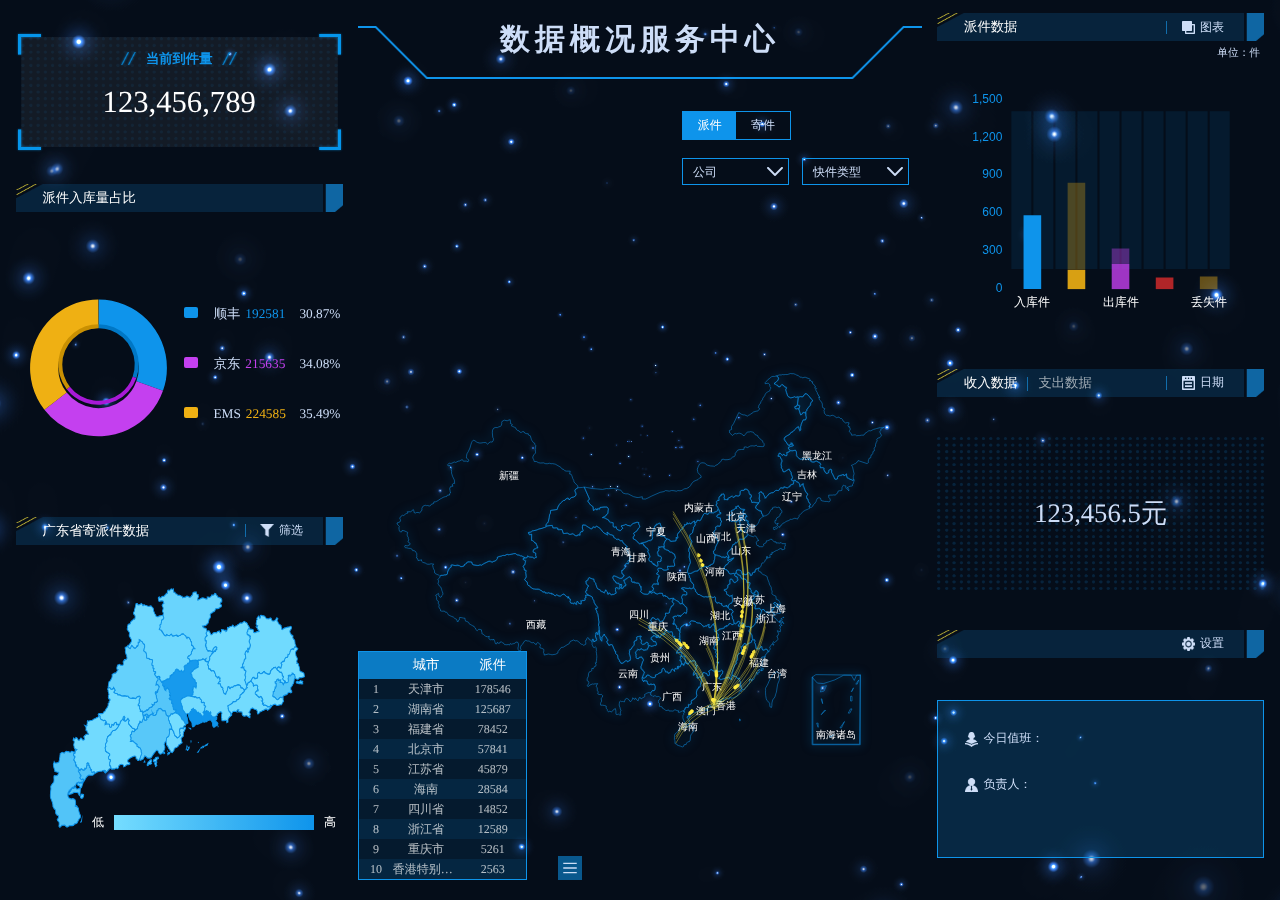
==== news/index.html @ bb34eefe "update" ====
<!DOCTYPE html>
<html lang="en">

<head>
    <meta charset="UTF-8">
    <meta http-equiv="X-UA-Compatible" content="IE=edge,chrome=1">
    <meta name="renderer" content="webkit">
    <meta name="viewport" content="width=device-width,initial-scale=1.0,user-scalable=no">

    <script type="text/javascript" src="js/rem.js"></script>
    <link rel="stylesheet" href="css/style.css">
    <title>智慧物流服务中心-首页</title>
    <link href="css/index_style.css" rel="stylesheet" type="text/css">
<script src="js/jquery.min.js" type="text/javascript"></script>
</head>

<body style="visibility: hidden;">
    <div class="header" id="demo">
      <!-- <div class="canvaszz"> </div> -->
      <canvas id="canvas"></canvas> 
    </div>
    <div class="container-flex" tabindex="0" hidefocus="true">
        <div class="box-left">
            <div class="left-top">
                <div class="current-num">
                    <div>当前到件量</div>
                    <p>123,456,789</p>
                </div>
            </div>
            <div class="left-center">
                <div class="title-box">
                    <h6>派件入库量占比</h6>
                </div>
                <div class="chart-box pie-chart">
                    <div id="pie"></div>
                    <div>
                        <div class="pie-data">

                        </div>
                    </div>
                </div>
            </div>
            <div class="left-bottom" class="select">
                <div class="title-box">
                    <h6>广东省寄派件数据</h6>
                    <img class="line-img" src="images/line-blue.png" alt="">
                    <button id="filBtn"><img src="images/select_icon.png" alt="">筛选</button>
                </div>
                <div class="chart-box">
                    <div class="filter-con" id="filCon" data-type="1">
                        <div class="select" tabindex="0" hidefocus="true">
                            <div class="select-div">
                                派件
                            </div>
                            <ul class="select-ul">
                                <li class="active" data-value="1">派件</li>
                                <li data-value="2">寄件</li>
                            </ul>
                        </div>
                        <div class="select" tabindex="0" hidefocus="true">
                            <div class="select-div">
                                公司
                            </div>
                            <ul class="select-ul company">
                                <li class="active" data-value="">公司</li>
                                <li data-value="1">顺丰</li>
                                <li data-value="2">京东</li>
                                <li data-value="2">EMS</li>
                            </ul>
                        </div>
                        <div class="select" tabindex="0" hidefocus="true">
                            <div class="select-div">
                                快件类型
                            </div>
                            <ul class="select-ul">
                                <li class="active" data-value="">快件类型</li>
                                <li data-value="0">文件</li>
                                <li data-value="1">物品</li>
                            </ul>
                        </div>
                    </div>
                    <div id="gdMap" class="gd-map"></div>
                </div>
            </div>
        </div>
        <div class="box-center">
            <div class="center-top">
                <h1>数据概况服务中心</h1>
            </div>
            <div class="center-center">
                <div class="weather-box">
                    <div class="data">
                        <p class="time" id="time">00:00:00</p>
                        <p id="date"></p>
                    </div>
                    <div class="weather">
                      
                        <div id="weather">
                            <p>北京市</p>
                            <p>海淀区</p>
                            <p>太平桥西里小区</p>
                        </div>
                    </div>
                </div>
                <img src="images/line_bg.png" alt="">
                <div class="select-box">
                    <ul id="barType">
                        <li class="active" data-value="1">派件</li>
                        <li data-value="2">寄件</li>
                    </ul>
                    <div data-type="2">
                        <div class="select" tabindex="0" hidefocus="true">
                            <div class="select-div">
                                公司
                            </div>
                            <ul class="select-ul company">
                                <li class="active" data-value="">公司</li>
                                <li data-value="1">顺丰</li>
                                <li data-value="2">京东</li>
                                <li data-value="2">EMS</li>
                            </ul>
                        </div>
                        <div class="select" tabindex="0" hidefocus="true">
                            <div class="select-div">
                                快件类型
                            </div>
                            <ul class="select-ul">
                                <li class="active" data-value="">快件类型</li>
                                <li data-value="0">文件</li>
                                <li data-value="1">物品</li>
                            </ul>
                        </div>
                    </div>
                </div>
            </div>
            <div class="center-bottom">
                <div class="chart-box">
                    <div id="chart4" style="width:100%;height:95%;"></div>
                </div>
                <div class="city-data">
                   
                    <ul class="ranking-box">
                        <li><span></span>
                            <p>城市</p>
                            <p>派件</p>
                        </li>
                        <!--                        <li><span>1</span><p>上海</p><p>1sss25(万件)</p></li>-->
                    </ul>
                    <div class="enlarge-box">
                        <button class="enlarge-btn" id="fangda"></button>
                        <ul class="modal-btn">
                            <li>
                                <div></div>1</li>
                            <li>
                                <div></div>2</li>
                            <li>
                                <div></div>3</li>
                            <li>
                                <div></div>4</li>
                            <li>
                                <div></div>5</li>
                            <li>
                                <div></div>6</li>
                        </ul>
                    </div>
                </div>
            </div>

        </div>
        <div class="box-right">
            <div class="right-top">
                <div class="title-box">
                    <h6 id="barTitle">派件数据</h6>
                    <img class="line-img" src="images/line-blue.png" alt="">
                    <button data-state=1 id="tabBtn"><img src="images/chart_icon.png" alt=""><span>图表</span></button>
                </div>
                <p class="unit">单位：件</p>
                <div class="chart-box">
                    <div id="chart3" style="width:100%;height:100%;"></div>
                </div>
                <div class="data-box" style="display:none;">
                    <table class="table1">
                        <tr>
                            <td>入库件</td>
                            <td colspan="3" class="table-data dph-data1">0</td>
                        </tr>
                        <tr class="bg-color">
                            <td rowspan="2">在库件</td>
                            <td rowspan="2" class="table-data dph-data2">0</td>
                            <td>正常件</td>
                            <td class="table-data dph-data3">0</td>
                        </tr>
                        <tr class="bg-color">
                            <td>滞留件</td>
                            <td class="table-data dph-data5">0</td>
                        </tr>
                        <tr>
                            <td rowspan="2">出库件</td>
                            <td rowspan="2" class="dph-data6">0</td>
                            <td>派送件</td>
                            <td class="table-data dph-data7">0</td>
                        </tr>
                        <tr>
                            <td>自提件</td>
                            <td class="table-data dph-data8">0</td>
                        </tr>
                        <tr class="bg-color">
                            <td>退签件</td>
                            <td colspan="3" class="table-data dph-data9">0</td>
                        </tr>
                        <tr>
                            <td>丢失件</td>
                            <td colspan="3" class="table-data dph-data4">0</td>
                        </tr>
                    </table>
                    <table class="table1" style="display:none;">
                        <tr>
                            <td>入库件</td>
                            <td colspan="3" class="table-data mail-data1">1</td>
                        </tr>
                        <tr class="bg-color">
                            <td rowspan="2">在库件</td>
                            <td rowspan="2" class="table-data mail-data2">1</td>
                            <td>正常件</td>
                            <td class="table-data mail-data7">1</td>
                        </tr>
                        <tr class="bg-color">
                            <td>滞留件</td>
                            <td class="table-data mail-data4">1</td>
                        </tr>

                        <tr>
                            <td>出库件</td>
                            <td colspan="3" class="mail-data6">1</td>
                        </tr>
                        <tr class="bg-color">
                            <td>丢失件</td>
                            <td colspan="3" class="mail-data3">1</td>
                        </tr>
                        <tr>
                            <td>撤销件</td>
                            <td colspan="3" class="table-data mail-data5">1</td>
                        </tr>
                    </table>
                </div>
            </div>
            <div class="right-center">
                <div class="title-box">
                    <p id="switchBtn"><span class="active" data-dataType="income">收入数据</span><img class="line-img" src="images/line-blue.png" alt=""><span data-dataType="expend">支出数据</span></p>
                    <img class="line-img" src="images/line-blue.png" alt="">
                    <button id="dateBtn"><img src="images/data_icon.png" alt="">日期</button>
                </div>
                <div class="data-box">
                    <p class="data-number" id="totalProfit">123,456.5元</p>
                    <div class="time-box" id="timeBox">
                        <div class="time-div">
                            <input class="time-input" type="text" value="" id="startTime">
                            <img src="images/selsct_time.png" alt="">
                        </div>
                        <div class="time-div end">
                            <input class="time-input" type="text" value="" id="endTime">
                            <img src="images/selsct_time.png" alt="">
                        </div>
                    </div>
                </div>
            </div>
            <div class="right-bottom">
                <div class="title-box">
                    <button id="setBtn"><img src="images/settings_icon.png" alt="">设置</button>
                </div>
                <div class="data-box">
                    <div class="settings-box">
                        <p><img src="images/teacher_icon.png" alt="">今日值班：<span id="name_a"></span><span id="date_a"></span></p>
                        <p><img src="images/people_iocn.png" alt="">负责人：<span id="lea_a"></span></p>
                    </div>
                </div>
            </div>
        </div>
    </div>
    <div class="container">
        <div class="pop-up">
            <span class="close-pop"></span>
            <h2 class="title">当前到件量</h2>
            <div class="pop-data-box">
                <p>123,456,789</p>
            </div>
        </div>

        <div class="pop-up">
            <span class="close-pop"></span>
            <h2 class="title">派件入库量占比</h2>
            <div class="chart-box pie-chart">
                <div id="pie1"></div>
                <div>
                    <div class="pie-data">
                    </div>
                </div>
            </div>
        </div>

        <div class="pop-up">
            <span class="close-pop"></span>
            <h2 class="title">广东省寄派件数据 </h2>
            <div class="filter-con pop-filter" style="display:flex" data-type="3">
                <div class="select" tabindex="0" hidefocus="true">
                    <div class="select-div">
                        派件
                    </div>
                    <ul class="select-ul">
                        <li class="active" data-value="1">派件</li>
                        <li data-value="2">寄件</li>
                    </ul>
                </div>
                <div class="select" tabindex="0" hidefocus="true">
                    <div class="select-div">
                        公司
                    </div>
                    <ul class="select-ul company">
                        <li class="active" data-value="">公司</li>
                        <li data-value="1">顺丰</li>
                        <li data-value="2">京东</li>
                        <li data-value="2">EMS</li>
                    </ul>
                </div>
                <div class="select" tabindex="0" hidefocus="true">
                    <div class="select-div">
                        快件类型
                    </div>
                    <ul class="select-ul">
                        <li class="active" data-value="">快件类型</li>
                        <li data-value="0">文件</li>
                        <li data-value="1">物品</li>
                    </ul>
                </div>
            </div>
            <div class="chart-box pop-chart">
                <div id="gdMaps" class="gd-map"></div>
            </div>
        </div>

        <div class="pop-up">
            <span class="close-pop"></span>
            <div class="filter-con pop-filters" style="display:flex" data-type="4">
                <div class="select-pop" tabindex="0" hidefocus="true">
                    <ul id="barTypes">
                        <li class="active" data-value="1">派件</li>
                        <li data-value="2">寄件</li>
                    </ul>
                </div>
                <div class="select" tabindex="0" hidefocus="true">
                    <div class="select-div">
                        公司
                    </div>
                    <ul class="select-ul company">
                        <li class="active" data-value="">公司</li>
                        <li data-value="1">顺丰</li>
                        <li data-value="2">京东</li>
                        <li data-value="2">EMS</li>
                    </ul>
                </div>
                <div class="select" tabindex="0" hidefocus="true">
                    <div class="select-div">
                        快件类型
                    </div>
                    <ul class="select-ul">
                        <li class="active" data-value="">快件类型</li>
                        <li data-value="0">文件</li>
                        <li data-value="1">物品</li>
                    </ul>
                </div>
            </div>
            <div class="cont-div">
                <div class="chart-box pop-charts">
                    <div id="chart4s" style="width:100%;height:95%;"></div>
                </div>
            </div>
            <div class="cont-div">
                <h2 class="title" id="barTitles">派件数据</h2>
                <button class="btn-class" data-state=1 id="tabBtns"><img src="images/chart_icon.png" alt=""><span>图表</span></button>
                <div class="chart-box pop-chart">
                    <div id="chart3s" style="width:100%;height:90%;"></div>
                </div>
                <div class="data-box" style="top:25%;width:8.6rem;display:none;">
                    <table class="table2">
                        <tr>
                            <td>入库件</td>
                            <td colspan="3" class="table-data dph-data1">0</td>
                        </tr>
                        <tr class="bg-color">
                            <td rowspan="2">在库件</td>
                            <td rowspan="2" class="table-data dph-data2">0</td>
                            <td>正常件</td>
                            <td class="table-data dph-data3">0</td>
                        </tr>
                        <tr class="bg-color">
                            <td>滞留件</td>
                            <td class="table-data dph-data5">0</td>
                        </tr>
                        <tr>
                            <td rowspan="2">出库件</td>
                            <td rowspan="2" class="dph-data6">0</td>
                            <td>派送件</td>
                            <td class="table-data dph-data7">0</td>
                        </tr>
                        <tr>
                            <td>自提件</td>
                            <td class="table-data dph-data8">0</td>
                        </tr>
                        <tr class="bg-color">
                            <td>退签件</td>
                            <td colspan="3" class="table-data dph-data9">0</td>
                        </tr>
                        <tr>
                            <td>丢失件</td>
                            <td colspan="3" class="table-data dph-data4">0</td>
                        </tr>
                    </table>
                    <table class="table2" style="display:none;">
                        <tr>
                            <td>入库件</td>
                            <td colspan="3" class="table-data mail-data1">0</td>
                        </tr>
                        <tr class="bg-color">
                            <td rowspan="2">在库件</td>
                            <td rowspan="2" class="table-data mail-data2">0</td>
                            <td>正常件</td>
                            <td class="table-data mail-data7">0</td>
                        </tr>
                        <tr class="bg-color">
                            <td>滞留件</td>
                            <td class="table-data mail-data4">0</td>
                        </tr>

                        <tr>
                            <td>出库件</td>
                            <td colspan="3" class="mail-data6">0</td>
                        </tr>
                        <tr class="bg-color">
                            <td>丢失件</td>
                            <td colspan="3" class="mail-data3">0</td>
                        </tr>
                        <tr>
                            <td>撤销件</td>
                            <td colspan="3" class="table-data mail-data5">0</td>
                        </tr>
                    </table>
                </div>
            </div>
            <div class="cont-div">
                <h2 class="title" id="titles"></h2>
                <button class="btn-class" id="dateBtns"><img src="images/data_icon.png" alt="">日期</button>
                <div class="data-box  pop-time">
                    <div class="time-box" id="timeBoxs">
                        <div class="time-div">
                            <input class="time-input" type="text" value="" id="startTimes">
                            <img src="images/selsct_time.png" alt="">
                        </div>
                        <div class="time-div end">
                            <input class="time-input" type="text" value="" id="endTimes">
                            <img src="images/selsct_time.png" alt="">
                        </div>
                    </div>
                </div>
                <div class="pop-data-box" id="totalProfits">
                    <p></p>
                </div>
            </div>
            <div class="pop-data">
                <div class="city-data">
                    <div class="city-box">
                        <p id="titleQs"><span>全网</span>到珠海</p>
                        <ul class="city-btn" data-city="2">
                            <li class="active">全网</li>
                            <li>ABCDE</li>
                            <li>FGHIJ</li>
                            <li>KLMNO</li>
                            <li>PQRST</li>
                            <li>UVWXYZ</li>
                        </ul>
                        <ul class="city-div" id="citys">

                        </ul>
                    </div>
                    <ul class="ranking-box">
                        <li><span></span>
                            <p>城市</p>
                            <p>派件</p>
                        </li>
                        <!--                        <li><span>1</span><p>上海</p><p>1sss25(万件)</p></li>-->
                    </ul>

                </div>
            </div>
        </div>
        <div class="pop-up">
            <span class="close-pop"></span>
            <h2 class="title">设置</h2>
            <div class="set-div">
                <div class="set-box">
                    <label class="four-f" for="">排班日期</label>
                    <div class="time-div">
                        <input class="time-input" type="text" value="" id="times">
                        <img src="images/selsct_time.png" alt="">
                    </div>
                </div>
                <div class="set-box">
                    <label for="">值班人</label>
                    <input type="text" value="">
                    <button class="plus" id="addT"></button>
                    <button class="mineus" id="mineusT" style="display:none;"></button>
                </div>
                <div class="set-box">
                    <label for="">负责人</label>
                    <input type="text" value="">
                    <button class="plus" id="addL"></button>
                    <button class="mineus" id="mineusL" style="display:none;"></button>
                    <button class="add-btn" id="addSet"><img src="images/plus.png" alt="">添加</button>
                </div>
                <table class="table3">
                    <thead>
                        <tr>
                            <th>值班人</th>
                            <th>排班日期</th>
                            <th>负责人</th>
                            <th>操作</th>
                        </tr>
                    </thead>
                    <tbody id="tList">
<!--
                        <tr>
                            <td colspan="4">
                                <p style="width:9.6rem;">暂无数据</p>
                            </td>
                        </tr>
-->
                   <tr>
                       <td>1</td>
                       <td>1</td>
                       <td>1</td>
                       <td>1</td>
                   </tr>
                   <tr>
                       <td>1</td>
                       <td>1</td>
                       <td>1</td>
                       <td>1</td>
                   </tr>
                   <tr>
                       <td>1</td>
                       <td>1</td>
                       <td>1</td>
                       <td>1</td>
                   </tr>
                   <tr>
                       <td>1</td>
                       <td>1</td>
                       <td>1</td>
                       <td>1</td>
                   </tr>
                   <tr>
                       <td>1</td>
                       <td>1</td>
                       <td>1</td>
                       <td>1</td>
                   </tr>
                   <tr>
                       <td>1</td>
                       <td>1</td>
                       <td>1</td>
                       <td>1</td>
                   </tr>
                   <tr>
                       <td>1</td>
                       <td>1</td>
                       <td>1</td>
                       <td>1</td>
                   </tr>
                    </tbody>
                </table>
                <div class="pages-div" class="mineus">
                    <button class="prev"></button>
                    <p id="page"><span>0</span>/<span>0</span></p>
                    <button class="next"></button>
                    <input type="number">
                    <button class="skip">跳转</button>
                </div>
            </div>
            <div class="tishi">日期已存在!</div>
            <div class="edit-div" style="display:none;">
                <h4>编辑</h4>
                <span class="close-edit"></span>
                <div class="set-box">
                    <label for="">值班人</label>
                    <input class="input-edit" id="editT" type="text" value="">
                </div>
                <div class="set-box">
                    <label for="">负责人</label>
                    <input class="input-edit" id="editL" type="text" value="">
                </div>
                <div class="set-box edit-box">
                    <button id="qxEdit">取消</button>
                    <button id="qdEdit">确定</button>
                </div>
            </div>
        </div>
    </div>
</body>
<script type="text/javascript" src="js/jquery-3.3.1.min.js"></script>
<script type="text/javascript" src="js/layer/layer.min.js"></script>
<script type="text/javascript" src="js/layer/laydate/laydate.js"></script>
<script type="text/javascript" src="js/echarts.min.js"></script>
<script type="text/javascript" src="js/china.js"></script>
<script type="text/javascript" src="js/data/guangdong.js"></script>
<script type="text/javascript" src="js/base.js"></script>
<script type="text/javascript">
    $('document').ready(function () {
        $("body").css('visibility', 'visible');
        var localData = [$('#teacher').val(), $('#start').val() + '/' + $('#end').val(), $('#leader').val()]
        localStorage.setItem("data", localData);
        $('#conBtn').on('click', function () {
            localData = [$('#teacher').val(), $('#start').val() + '/' + $('#end').val(), $('#leader').val()]
            if (typeof (Storage) !== "undefined") {
                localStorage.setItem("data", localData);
                var arr = localStorage.getItem("data").split(',');
                $('#name_a').html(arr[0]);
                $('#date_a').html(arr[1]);
                $('#lea_a').html(arr[2]);
            }
        })
        $('#fangda').on('click', function () {
            if ($(this).siblings('ul').is(":hidden")) {
                $(this).addClass('active').siblings('ul').show();
            } else {
                $(this).removeClass('active').siblings('ul').hide();
            }
        })

        $('.modal-btn>li').on('click', function () {
            var index = $(this).index();
            if (index <= 2) {
                $('.container').attr('style', 'visibility: visible').find('.pop-up').eq(index).attr('style', 'visibility: visible').siblings().attr('style', 'visibility: hidden');
            } else if (index > 2 && index < 5) {
                $('.container').attr('style', 'visibility: visible').find('.pop-up').eq(3).attr('style', 'visibility: visible').siblings().attr('style', 'visibility: hidden');
                if (index != 3) {
                    $('.pop-data .ranking-box').hide();
                } else {
                    $('.pop-data .ranking-box').show();
                }
                $('.cont-div').eq(index - 3).attr('style', 'visibility: visible').siblings('.cont-div').attr('style', 'visibility: hidden');
            } else if (index == 5) {
                $('.container').attr('style', 'visibility: visible').find('.pop-up').eq(3).attr('style', 'visibility: visible').siblings().attr('style', 'visibility: hidden');
                $('.pop-data .ranking-box').hide();
                if ($('#switchBtn').find('.active').data('datatype') == "income") {
                    $('#titles').html('收入数据');
                    $('#totalProfits').html('123,456.5元');
                    $('.cont-div').eq(2).attr('style', 'visibility: visible').siblings('.cont-div').attr('style', 'visibility: hidden');
                } else if ($('#switchBtn').find('.active').data('datatype') == 'expend') {
                    $('#titles').html('支出数据');
                    $('#totalProfits').html('32,111.4元');
                    $('.cont-div').eq(2).attr('style', 'visibility: visible').siblings('div').attr('style', 'visibility: hidden');
                }
            }
        })
    })

//宇宙特效
"use strict";
var canvas = document.getElementById('canvas'),
  ctx = canvas.getContext('2d'),
  w = canvas.width = window.innerWidth,
  h = canvas.height = window.innerHeight,

  hue = 217,
  stars = [],
  count = 0,
  maxStars = 300;//星星数量

var canvas2 = document.createElement('canvas'),
  ctx2 = canvas2.getContext('2d');
canvas2.width = 100;
canvas2.height = 100;
var half = canvas2.width / 2,
  gradient2 = ctx2.createRadialGradient(half, half, 0, half, half, half);
gradient2.addColorStop(0.025, '#CCC');
gradient2.addColorStop(0.1, 'hsl(' + hue + ', 61%, 33%)');
gradient2.addColorStop(0.25, 'hsl(' + hue + ', 64%, 6%)');
gradient2.addColorStop(1, 'transparent');

ctx2.fillStyle = gradient2;
ctx2.beginPath();
ctx2.arc(half, half, half, 0, Math.PI * 2);
ctx2.fill();

// End cache

function random(min, max) {
  if (arguments.length < 2) {
    max = min;
    min = 0;
  }

  if (min > max) {
    var hold = max;
    max = min;
    min = hold;
  }

  return Math.floor(Math.random() * (max - min + 1)) + min;
}

function maxOrbit(x, y) {
  var max = Math.max(x, y),
    diameter = Math.round(Math.sqrt(max * max + max * max));
  return diameter / 2;
  //星星移动范围，值越大范围越小，
}

var Star = function() {

  this.orbitRadius = random(maxOrbit(w, h));
  this.radius = random(60, this.orbitRadius) / 8; 
  //星星大小
  this.orbitX = w / 2;
  this.orbitY = h / 2;
  this.timePassed = random(0, maxStars);
  this.speed = random(this.orbitRadius) / 500000; 
  //星星移动速度
  this.alpha = random(2, 10) / 10;

  count++;
  stars[count] = this;
}

Star.prototype.draw = function() {
  var x = Math.sin(this.timePassed) * this.orbitRadius + this.orbitX,
    y = Math.cos(this.timePassed) * this.orbitRadius + this.orbitY,
    twinkle = random(10);

  if (twinkle === 1 && this.alpha > 0) {
    this.alpha -= 0.05;
  } else if (twinkle === 2 && this.alpha < 1) {
    this.alpha += 0.05;
  }

  ctx.globalAlpha = this.alpha;
  ctx.drawImage(canvas2, x - this.radius / 2, y - this.radius / 2, this.radius, this.radius);
  this.timePassed += this.speed;
}

for (var i = 0; i < maxStars; i++) {
  new Star();
}

function animation() {
  ctx.globalCompositeOperation = 'source-over';
  ctx.globalAlpha = 0.5; //尾巴
  ctx.fillStyle = 'hsla(' + hue + ', 64%, 6%, 2)';
  ctx.fillRect(0, 0, w, h)

  ctx.globalCompositeOperation = 'lighter';
  for (var i = 1, l = stars.length; i < l; i++) {
    stars[i].draw();
  };

  window.requestAnimationFrame(animation);
}

animation();

</script>



</html>
---- news/css/style.css ----
/** 初始化 **/

html,
body {
    width: 100%;
    height: 100%;
}

body,
div,
dl,
dt,
dd,
ul,
ol,
li,
h1,
h2,
h3,
h4,
h5,
h6,
input,
button,
textarea,
p,
blockquote,
th,
td,
form,
pre {
    margin: 0;
    padding: 0;
    -webkit-tap-highlight-color: rgba(0, 0, 0, 0);
    color: #333;
}

body {
    -webkit-font-feature-settings: 'kern' 1;
    -moz-font-feature-settings: 'kern' 1;
    -o-font-feature-settings: 'kern' 1;
    text-rendering: geometricPrecision;
    font-family: "Microsoft YaHei";
}

a:active,
a:hover {
    outline: 0
}

img {
    display: inline-block;
    border: none;
    vertical-align: middle;
}

li {
    list-style: none;
}

table {
    border-collapse: collapse;
    border-spacing: 0;
}

h1,
h2,
h3 {
    font-size: 14px;
    font-weight: 400;
}

h4,
h5,
h6 {
    font-size: 100%;
    font-weight: 400;
}

button,
input,
select,
textarea {
    font-size: 100%;
}

input,
button,
textarea,
select,
optgroup,
option {
    font-family: inherit;
    font-size: inherit;
    font-style: inherit;
    font-weight: inherit;
    outline: 0;
}

pre {
    white-space: pre-wrap;
    white-space: -moz-pre-wrap;
    white-space: -pre-wrap;
    white-space: -o-pre-wrap;
    word-wrap: break-word;
}


/** 滚动条 **/

::-webkit-scrollbar {
    width: 5px;
    height: 10px;
}

::-webkit-scrollbar-button:vertical {
    display: none;
}

::-webkit-scrollbar-track,
::-webkit-scrollbar-corner {
    background-color: rgba(14, 148, 234, 0.2);
}

::-webkit-scrollbar-thumb {
    border-radius: 0;
    background-color: rgba(0, 0, 0, .3);
}

::-webkit-scrollbar-thumb:vertical:hover {
    background-color: rgba(0, 0, 0, .35);
}

::-webkit-scrollbar-thumb:vertical:active {
    background-color: rgba(0, 0, 0, .38);
}


/*下拉框*/

.select {
    width: 1.6rem;
    height: 0.4rem;
    position: relative;
    font-size: 0.18rem;
    color: #cdddf7;
    outline: none;
}

.select-div {
    box-sizing: border-box;
    width: 1.6rem;
    height: 0.4rem;
    line-height: 0.4rem;
    border: 1px solid #0E94EA;
    background: url(../images/arrow.png) 95% center no-repeat;
    padding-left: 10px;
    cursor: default;
    position: absolute;
    top: 0;
    left: 0;
    color: #cdddf7;
}

.select-ul {
    position: absolute;
    width: 1.6rem;
    top: 0.5rem;
    left: 0;
    z-index: 10;
    display: none;
}

.select-ul.company {
    height: 1.2rem;
    overflow-y: auto;
}

.select-ul>li {
    height: 0.4rem;
    line-height: 0.4rem;
    padding-left: 10px;
    box-sizing: border-box;
    background-color: rgba(14, 148, 234, 0.2);
    cursor: default;
    color: #cdddf7;
}

.select-ul>li.active,
.select-ul>li:hover {
    color: white;
    background: #0e94eb;
}

.select-ul>li {
    width: 1.6rem;
}

.data-box {
    width: 4.9rem;
    position: absolute;
    margin: auto;
    top: 0.42rem;
    bottom: 0;
    left: 0;
    right: 0;
}

.chart-box {
    position: absolute;
    top: 0.42rem;
    bottom: 0;
    width: 90%;
    margin: auto;
    left: 0;
    right: 0;
    height: auto;
}

.container-flex {
    width: 100%;
    height: 100%;
    background: url(../images/index_bg.png) left top no-repeat;
    background-size: 100% 100%;
    display: flex;
    flex-flow: row nowrap;
    justify-content: center;
    outline: none;
}

.box-left {
    width: 28%;
    height: 100%;
    background: url(../images/line_img.png) top right repeat-y;
}

.left-top {
    width: 100%;
    height: 20.4%;
    position: relative;
}

.left-top>.current-num {
    width: 4.9rem;
    height: 1.8rem;
    position: absolute;
    margin: auto;
    top: 0;
    left: 0;
    bottom: 0;
    right: 0;
    background: url(../images/border_bg01.png) top left no-repeat;
    background-size: 100% 100%;
}

.current-num>div {
    width: 100%;
    height: 0.8rem;
    line-height: 0.8rem;
    text-align: center;
    background: url(../images/title_bg01.png) center center no-repeat;
    font-size: 0.2rem;
    color: #0e94ea;
    background-size: 1.8rem 0.25rem;
    font-weight: 900;
}

.current-num>p {
    font-size: 0.46rem;
    text-align: center;
    color: white;
}

.left-center {
    width: 100%;
    height: 37%;
    position: relative;
}

.pie-chart>div {
    float: left;
    width: 50%;
    height: 100%;
    position: relative;
}

.pie-data {
    height: 2.25rem;
    position: absolute;
    margin: auto;
    top: 0;
    left: 0;
    width: 100%;
    bottom: 0;
    display: flex;
    align-items: center;
    flex-flow: row wrap;
    overflow-y: auto;
    padding-right: 5px;
}

.pie-data p {
    width: 100%;
    height: 0.45rem;
    line-height: 0.45rem;
    font-size: 0.2rem;
    color: #cdddf7;
    display: flex;
    flex-flow: row nowrap;
    justify-content: space-around;
    cursor: default;
}

.pie-data p>span {
    width: 0;
    flex-grow: 1;
    margin: 0 5px;
    text-align: left;
    overflow: hidden;
    text-overflow: ellipsis;
    white-space: nowrap;
}

.pie-data p>.pie-number {
    flex-grow: 2;
}

.legend {
    display: inline-block;
    width: 0.2rem;
    height: 0.16rem;
    line-height: 0.2rem;
    border-radius: 2px;
    background: white;
}

.left-bottom {
    width: 100%;
    height: 42.6%;
    position: relative;
}

.filter-con {
    width: 100%;
    height: 0.4rem;
    position: absolute;
    float: left;
    top: 10px;
    left: 0;
    display: none;
    flex-flow: row nowrap;
    justify-content: space-between;
    /*    visibility: hidden;*/
    z-index: 999;
}

.pop-filter {
    width: 5.2rem;
    top: 1.1rem;
    left: 0.5rem;
}

.pop-filters {
    width: 5.2rem;
    top: 1.1rem;
    left: 0.5rem;
}

.gd-map {
    width: 100%;
    height: 90%;
}

.box-center {
    width: 44%;
    height: 100%;
    /*    background: green;*/
}

.center-top {
    width: 100%;
    height: 8.8%;
    position: relative;
    top: 0;
    left: 0;
    background: url(../images/title_border.png) bottom center no-repeat;
    display: flex;
    justify-content: center;
    align-items: center;
}

.center-top>h1 {
    color: #cdddf7;
    font-size: 0.45rem;
    font-weight: 900;
    letter-spacing: 5px;
}

.center-center {
    width: 100%;
    height: 15.3%;
    display: flex;
    flex-flow: row nowrap;
    justify-content: center;
    align-items: center;
}

.weather-box {
    width: 4.1rem;
    height: 1.1rem;
    border: 1px solid #0E94EA;
    display: flex;
    flex-flow: row nowrap;
    justify-content: space-around;
    align-items: center;
}

.weather-box>.data {
    width: 2.19rem;
    height: 0.65rem;
    border-right: 2px solid #cdddf7;
}

.data>p {
    font-size: 0.16rem;
    margin: 0 5px;
    color: #cdddf7;
    text-align: center;
    margin: 0;
}

.data>p>span {
    margin: 0 5px;
}

.data>p.time {
    font-size: 0.42rem;
    height: 0.42rem;
    line-height: 0.42rem;
}

.weather-box>.weather {
    width: 1.8rem;
    height: 0.65rem;
    display: flex;
    flex-flow: row nowrap;
    justify-content: space-around;
    align-items: center;
    margin-left: 10px;
}

.weather>img {
    height: 100%;
}

.weather>div {
    width: 1.8rem;
    height: 100%;
}

.weather>div>p {
    font-size: 0.12rem;
    color: #cdddf7;
    overflow: hidden;
    text-overflow: ellipsis;
    white-space: nowrap;
    height: 0.24rem;
    line-height: 0.24rem;
}

.weather>div>p.active {
    color: white;
    font-size: 0.16rem;
}

.select-box {
    width: 3.4rem;
    height: 1.1rem;
    box-sizing: border-box;
    position: relative;
}

.select-pop {
    width: 1.6rem;
}

.select-box>ul,
.select-pop>ul {
    width: 1.6rem;
    height: 0.4rem;
    font-size: 0.18rem;
    overflow: hidden;
    border: 1px solid #0E94EA;
    position: absolute;
    top: 0;
    left: 0;
}

.select-box>ul>li,
.select-pop>ul>li {
    width: 0.8rem;
    height: 0.4rem;
    line-height: 0.4rem;
    text-align: center;
    float: left;
    color: #cdddf7;
    cursor: pointer;
}

.select-box>ul>li.active,
.select-pop>ul>li.active {
    background: #0e94eb;
    color: white;
}

.select-box>div {
    width: 100%;
    height: 0.4rem;
    position: absolute;
    bottom: 0;
    left: 0;
    display: flex;
    flex-flow: row nowrap;
    justify-content: space-between;
}

.center-center>img {
    width: 0.13rem;
    height: 1.1rem;
    margin: 0 0.2rem;
}

.center-bottom {
    width: 100%;
    height: 75.9%;
    position: relative;
}

.center-bottom>.city-data {
    width: 8.05rem;
    height: 100%;
    margin: auto;
    position: absolute;
}

.city-box {
    width: 1.8rem;
    /*    height: 1.9rem;*/
    border: 1px solid #0e94ea;
    position: absolute;
    top: 0;
    left: 0;
}

.city-box>p {
    height: 0.4rem;
    line-height: 0.4rem;
    text-align: center;
    border-bottom: 1px solid #0e94ea;
    font-size: 0.18rem;
    color: #cdddf7;
    box-sizing: border-box;
}

.city-box>p>span {
    color: #d09d26;
}

.city-btn {
    width: 100%;
    /*    height: 0.5rem;*/
    display: flex;
    flex-flow: row wrap;
    align-items: center;
    justify-content: space-around;
    overflow: hidden;
}

.city-btn>li,
.city-div>li {
    font-size: 0.14rem;
    height: 0.2rem;
    line-height: 0.2rem;
    float: left;
    color: white;
    margin: 0.02rem 0;
    padding: 0 0.03rem;
    cursor: pointer;
}

.city-btn>li.active,
.city-btn>li:hover,
.city-div>li.active,
.city-div>li:hover {
    background: #0e94ea;
}

.city-div {
    width: 100%;
    height: 1rem;
    display: flex;
    flex-flow: row wrap;
    /*    align-items: center;*/
    justify-content: flex-start;
    overflow-y: auto;
}

.city-div>li {
    padding: 0 0.05rem;
    text-align: center;
}

.ranking-box {
    width: 2.5rem;
    border: 1px solid #0e94ea;
    position: absolute;
    left: 0;
    bottom: 20px;
    background-color: rgba(14, 148, 235, 0.102);
}

.ranking-box>li {
    width: 100%;
    height: 0.3rem;
    line-height: 0.3rem;
    display: flex;
    flex-flow: row nowrap;
    justify-content: space-around;
    font-size: 0.18rem;
    color: rgba(255, 255, 255, .7);
}

.ranking-box>li>span {
    width: 0;
    flex-grow: 1;
    text-align: center;
}

.ranking-box>li>p {
    width: 0;
    flex-grow: 2;
    color: rgba(255, 255, 255, .7);
    text-align: center;
    overflow: hidden;
    text-overflow: ellipsis;
    white-space: nowrap;
}

.ranking-box>li:nth-child(2n+1) {
    background: rgba(14, 148, 235, 0.102);
}

.ranking-box>li:first-child {
    height: 0.4rem;
    line-height: 0.4rem;
    font-size: 0.2rem;
    background: rgba(14, 148, 235, 0.8);
}

.ranking-box>li:first-child>p {
    color: white;
}

.box-right {
    width: 28%;
    height: 100%;
    background: url(../images/line_img.png) top left repeat-y;
}

.right-top {
    width: 100%;
    height: 41%;
    box-sizing: border-box;
    padding-top: 0.2rem;
    position: relative;
}

.right-top>.data-box,
.right-top>.chart-box {
    top: 1rem;
}

.table1 {
    font-size: 0.16rem;
    border: 1px solid #0e94ea;
    border-top: none;
    border-right: none;
    margin: auto;
}

.table1 tr {
    border-top: 1px solid #0e94ea;
    background: rgba(14, 148, 234, 0.1);
}

.table1 tr.bg-color {
    background: rgba(14, 148, 234, 0.2);
}

.table1 tr td {
    border-right: 1px solid #0e94ea;
    height: 0.4rem;
    line-height: 0.4rem;
    color: #cdddf7;
    text-align: center;
}

.table1 tr td.data-table {
    color: #fff;
}

.table1 tr td:nth-child(2n+1) {
    width: 1rem;
}

.table1 tr td:nth-child(2n) {
    width: 1.4rem;
}

.table2 {
    font-size: 0.16rem;
    border: 1px solid #0e94ea;
    border-top: none;
    border-right: none;
    margin: auto;
}

.table2 tr {
    border-top: 1px solid #0e94ea;
    background: rgba(14, 148, 234, 0.1);
}

.table2 tr.bg-color {
    background: rgba(14, 148, 234, 0.2);
}

.table2 tr td {
    border-right: 1px solid #0e94ea;
    height: 0.6rem;
    line-height: 0.6rem;
    color: #cdddf7;
    text-align: center;
}

.table2tr td.data-table {
    color: #fff;
}

.table2 tr td:nth-child(2n+1) {
    width: 1.8rem;
}

.table2 tr td:nth-child(2n) {
    width: 2.5rem;
}

.right-center {
    width: 100%;
    height: 29%;
    position: relative;
}

.time-box {
    width: 3.9rem;
    height: 0.4rem;
    position: absolute;
    top: 5px;
    right: 0;
    overflow: hidden;
    z-index: 10;
    display: none;
}

.time-div {
    float: left;
    width: 1.8rem;
    height: 0.4rem;
    position: relative;
}

.time-div.end {
    float: right;
}

.time-div>img {
    width: 0.2rem;
    height: 0.2rem;
    margin: auto;
    position: absolute;
    top: 0;
    bottom: 0;
    right: 0.1rem;
}

.time-input {
    width: 1.8rem;
    height: 0.4rem;
    box-sizing: border-box;
    border: 1px solid #0E94EA;
    font-size: 0.16rem;
    background: rgba(14, 148, 234, 0.2);
    position: absolute;
    top: 0;
    left: 0;
    color: #cdddf7;
    padding-left: 10px;
}

.data-box>.data-number {
    width: 4.9rem;
    height: 2.3rem;
    position: absolute;
    margin: auto;
    top: 0;
    left: 0;
    right: 0;
    bottom: 0;
    background: url(../images/bg_img03.png) top left no-repeat;
    background-size: 100% 100%;
    color: #cdddf7;
    font-size: 0.4rem;
    line-height: 2.3rem;
    text-align: center;
}

.right-bottom {
    width: 100%;
    height: 30%;
    position: relative;
}

.data-box>.settings-box {
    box-sizing: border-box;
    width: 4.9rem;
    height: 2.38rem;
    position: absolute;
    margin: auto;
    top: 0;
    left: 0;
    right: 0;
    bottom: 0;
    background-color: rgba(14, 148, 234, 0.2);
    border: 1px solid #0E94EA;
    color: white;
    font-size: 0.18rem;
    overflow: hidden;
}

.settings-box>p {
    color: #cdddf7;
    margin-bottom: 0.46rem;
    padding-left: 0.4rem;
    height: 0.22rem;
    line-height: 0.22rem;
}

.settings-box>p:first-child {
    padding-top: 0.46rem;
}

.settings-box>div {
    display: flex;
    flex-flow: row nowrap;
    align-items: center;
    justify-content: center;
    padding-top: 0.2rem;
}

.settings-box>div>p {
    width: 2.9rem;
    font-size: 0.14rem;
    padding: 0;
    color: #cdddf7;
}

.settings-box>p>img {
    width: 0.2rem;
    height: 0.22rem;
    margin-right: 5px;
}

.settings-box>p>span,
.settings-box>div>p>span {
    color: white;
    margin: 0 0.15rem;
}

.settings-box>div>img {
    height: 0.2rem;
    margin: 0 0.05rem;
}

.config {
    text-decoration: underline;
    cursor: pointer;
}

.settings-box>form label {
    color: #cdddf7;
    margin-right: 10px;
}

.four-f {
    letter-spacing: 0.045rem;
}

.settings-box>form input {
    width: 1.2rem;
    height: 0.4rem;
    border: 1px solid #0E94EA;
    background: rgba(14, 148, 235, 0.2);
    color: white;
    padding-left: 0.1rem;
}

.settings-box>form>div {
    width: 94%;
    margin: auto;
}

.set-ter {
    height: 0.64rem;
    line-height: 0.64rem;
}

.set-time {
    height: 0.4rem;
    width: 3.56rem;
    padding-left: 1.2rem;
}

.set-time>.time-div,
.set-time>.time-div>input {
    width: 1.6rem;
}

.end-1 {
    margin-left: 0.1rem;
}

.set-peo {
    height: 0.70rem;
    line-height: 0.7rem;
}

.settings-box>.set-btn {
    height: 0.64rem;
    line-height: 0.64rem;
    text-align: center;
    padding-top: 0;
}

.set-btn>button {
    width: 0.9rem;
    height: 0.4rem;
    border: 1px solid #0E94EA;
    background: rgba(14, 148, 235, 0.2);
    color: white;
    margin: 0 5px;
    cursor: pointer;
}

.settings-box>.close-icon {
    display: block;
    width: 0.16rem;
    height: 0.16rem;
    position: absolute;
    top: 5px;
    right: 5px;
    background: url(../images/close_icon.png) top left no-repeat;
    background-size: 100% 100%;
    cursor: pointer;
}

.settings-box>.kf {
    padding-top: 0.8rem;
    line-height: 0.3rem;
}

.title-box {
    width: 4.9rem;
    height: 0.42rem;
    background: url(../images/box_title.png) top left no-repeat;
    background-size: 100% 100%;
    margin: auto;
    display: flex;
    flex-flow: row nowrap;
    align-items: center;
    position: relative;
}

.title-box>h6,
.title-box>p {
    font-size: 0.2rem;
    color: white;
    height: 0.42rem;
    line-height: 0.42rem;
    margin-left: 0.4rem;
}

.title-box>p>span {
    cursor: pointer;
    color: rgba(255, 255, 255, .6);
}

.title-box>p>span.active {
    color: rgba(255, 255, 255, 1);
}

.line-img {
    width: 1px;
    height: 0.2rem;
    margin: 0 10px;
}

.title-box>.line-img {
    position: absolute;
    right: 1.3rem;
}

.title-box>button {
    font-size: 0.18rem;
    border: none;
    background: transparent;
    color: #cdddf7;
    height: 0.42rem;
    position: absolute;
    right: 0.6rem;
    display: flex;
    flex-flow: row nowrap;
    align-items: center;
    cursor: pointer;
}

.title-box>button:hover {
    color: white;
}

.title-box>button>img {
    width: 0.2rem;
    height: 0.2rem;
    margin-right: 5px;
}

.unit {
    font-size: 0.16rem;
    height: 0.4rem;
    color: #cdddf7;
    text-align: right;
    padding-right: 0.3rem;
    line-height: 0.4rem;
}

.container {
    width: 100%;
    height: 100%;
    background: rgba(0, 0, 0, .7);
    position: absolute;
    top: 0;
    left: 0;
    display: flex;
    visibility: hidden;
    justify-content: center;
    align-items: center;
}

.pop-up {
    width: 70%;
    height: 80%;
    background: url(../images/popUP_bg.png) top left no-repeat;
    background-size: 100% 100%;
    position: absolute;
    padding: 0.2rem 0.5rem;
    visibility: hidden;
}

.pop-up .title {
    width: 100%;
    height: 0.9rem;
    line-height: 0.9rem;
    font-size: 0.3rem;
    color: white;
    padding-left: 0.2rem;
    background: url(../images/title_line.png) center left no-repeat;
}

.pop-up .pie-chart {
    width: 76%;
    height: 80%;
}

.pop-up .pie-data {
    width: 80%;
}

.pop-chart {
    width: 80%;
    top: 1.5rem;
    left: 2.3rem;
    bottom: 0.5rem;
}

.pop-charts {
    width: 60%;
    top: 0.45rem;
    left: 2.3rem;
    bottom: 0.5rem;
}

.pop-up .pie-data p {
    height: 0.6rem;
    line-height: 0.6rem;
    font-size: 0.28rem;
}

.pop-up .pie-data .legend {
    width: 0.38rem;
    height: 0.28rem;
    vertical-align: middle;
}

.close-pop {
    display: inline-block;
    position: absolute;
    top: 0.3rem;
    right: 0.5rem;
    width: 13px;
    height: 0.9rem;
    background: url(../images/close.png) center left no-repeat;
    background-size: 13px 13px;
    cursor: pointer;
    z-index: 99;
}

.pop-data {
    width: 2rem;
    position: absolute;
    top: 2.25rem;
    bottom: 0.5rem;
    left: 0.5rem;
}

.cont-div {
    width: 100%;
    height: 100%;
    position: absolute;
    top: 0;
    left: 0;
    padding: 0.2rem 0.5rem;
    visibility: hidden;
}

.pop-data-box {
    width: 60%;
    height: 50%;
    background: url(../images/bg_img04.png) top left no-repeat;
    background-size: 100% 100%;
    position: absolute;
    margin: 0 auto;
    bottom: 20%;
    left: 0;
    right: 0;
    display: flex;
    justify-content: center;
    align-items: center;
    color: #cdddf7;
    font-size: 0.88rem;
}

.pop-data-box p {
    color: #cdddf7;
}

.btn-class {
    height: 0.4rem;
    padding: 0 15px;
    border: 1px solid #0E94EA;
    font-size: 0.18rem;
    background: transparent;
    color: #cdddf7;
    position: absolute;
    top: 1.7rem;
    left: 0.5rem;
    display: flex;
    flex-flow: row nowrap;
    justify-content: center;
    align-items: center;
    cursor: pointer;
}

.btn-class>img {
    width: 0.18rem;
    height: 0.18rem;
}

.enlarge-btn {
    width: 0.36rem;
    height: 0.36rem;
    background: url(../images/menu_btn.png) top left no-repeat;
    background-size: 100% 100%;
    float: left;
    border: none;
    cursor: pointer;
}

.enlarge-btn:hover,
.enlarge-btn.active {
    background: url(../images/menu_on.png) top left no-repeat;
    background-size: 100% 100%;
}

.enlarge-box {
    height: 0.36rem;
    position: absolute;
    bottom: 20px;
    left: 3rem;
    overflow: hidden;
}

.modal-btn {
    float: left;
    display: none;
}

.modal-btn>li {
    float: left;
    width: 0.36rem;
    height: 0.36rem;
    line-height: 0.36rem;
    box-sizing: border-box;
    border: 1px solid #0E94EA;
    border-left: none;
    color: #cdddf7;
    font-size: 0.18rem;
    text-align: center;
    cursor: default;
    position: relative;
}

.modal-btn>li>div {
    position: absolute;
    top: 0;
    left: 0;
    width: 0.36rem;
    height: 0.36rem;
    background: url(../images/fangda.png) top left no-repeat;
    background-size: 100% 100%;
    display: none;
}

.modal-btn>li:hover>div {
    display: block;
}

.pop-time .time-box {
    top: 1.28rem;
    left: -3rem;
}


.set-div {
    width: 9.8rem;
    height: 88%;
    margin: 0 auto;
    overflow: hidden;
    overflow-y: auto;
    font-size: 0.18rem;
}

.four-f {
    letter-spacing: 0.045rem;
}

.set-box {
    height: 0.63rem;
    display: flex;
    flex-flow: row nowrap;
    align-items: center;
}

.set-box>label {
    color: #cdddf7;
    margin-right: 10px;
    float: left;
}

.set-box>input,
.pages-div>input {
    width: 0.8rem;
    height: 0.4rem;
    border: 1px solid #0E94EA;
    background: rgba(14, 148, 235, 0.2);
    color: white;
    padding-left: 0.1rem;
}

.set-box>.input-edit {
    width: 4.3rem;
}

.pages-div>input {
    background: transparent;
    margin: 0 0.2rem;
}

.set-box>input:nth-child(2n+1) {
    margin: 0 0.07rem;
}

.set-box>button,
.pages-div>button {
    width: 0.36rem;
    height: 0.36rem;
    line-height: 0.38rem;
    text-align: center;
    background-color: transparent;
    border: 1px solid #0E94EA;
    color: white;
    padding-left: 0.1rem;
    cursor: pointer;
}

.plus {
    margin: 0 0.07rem;
    background: url(../images/plus.png) center center no-repeat;
    background-size: 0.18rem;
}

.mineus {
    background: url(../images/jian.png) center center no-repeat;
    background-size: 0.18rem;
    margin-left: 0.1rem;
}

.set-box>.add-btn {
    width: 1rem;
    margin-left: 0.4rem;
    height: 0.4rem;
    display: flex;
    flex-flow: row nowrap;
    align-items: center;
    justify-content: center;
}

.add-btn>img {
    width: 0.18rem;
}

.table3 {
    font-size: 0.16rem;
    border: 1px solid #0e94ea;
    border-top: none;
    margin: 10px auto;
}

.table3 tr {
    border-top: 1px solid #0e94ea;
    background: rgba(14, 148, 234, 0.1);
}

.table3 thead tr {
    background: rgba(14, 148, 234, 0.4);
}

.table3 tr.bg-color {
    background: rgba(14, 148, 234, 0.2);
}

.table3 tr td:nth-child(2n+1),
.table3 tr td:nth-child(2n+1)>p {
    width: 3rem;
}

.table3 tr td:nth-child(2n),
.table3 tr td:nth-child(2n)>p {
    width: 1.8rem;
}

.table3 tr td,
.table3 tr th {
    border-right: 1px solid #0e94ea;
    height: 0.4rem;
    line-height: 0.4rem;
    color: #cdddf7;
    text-align: center;
}

.table3 tr td p {
    overflow: hidden;
    text-overflow: ellipsis;
    white-space: nowrap;
    color: #cdddf7;
}

.table3 thead tr th {
    border-right: none;
}

.pages-div {
    height: 0.63rem;
    display: flex;
    flex-flow: row nowrap;
    justify-content: center;
    align-items: center;
}

.prev {
    background: url(../images/prev.png) center center no-repeat;
    background-size: 0.12rem;
}

.next {
    background: url(../images/next.png) center center no-repeat;
    background-size: 0.12rem;
}

.pages-div p {
    color: white;
    margin: 0 0.1rem;
}

.pages-div>.skip {
    width: 0.7rem;
    height: 0.4rem;
    line-height: 0.4rem;
}

@media screen and (max-height: 670px) {
    .right-top {
        height: 47%;
    }
    .right-center {
        height: 23%;
    }
    .data-box>.data-number {
        height: 1.65rem;
        line-height: 1.65rem;
    }
    .data-box>.settings-box {
        height: 2rem;
    }
}

.edit-div {
    width: 6.5rem;
    height: 2.9rem;
    font-size: 0.18rem;
    position: absolute;
    margin: auto;
    top: 0;
    left: 0;
    right: 0;
    bottom: 0;
    padding: 0 0.4rem;
    border: 1px solid #0e94eb;
    background-color: rgb(20, 32, 48);
    box-shadow: 0 0 10px #cdddf7;
    box-sizing: border-box;
}

.edit-div h4 {
    font-size: 0.2rem;
    color: white;
    height: 0.65rem;
    line-height: 0.65rem;
}

.edit-box {
    justify-content: flex-end;
}

.edit-box>button {
    width: 0.92rem;
    height: 0.4rem;
    line-height: 0.4rem;
    margin: 0 0.17rem;
}

.table3 tr td p.edit {
    color: #0e94eb;
    cursor: pointer;
}

.table3 tr td p.edit:hover,
.table3 tr td p.edit.active {
    color: #d09d26;
}

.tishi {
    position: absolute;
    margin: auto;
    top: 0.4rem;
    left: 0;
    right: 0;
    width: 4.8rem;
    text-align: center;
    height: 0.4rem;
    line-height: 0.4rem;
    border: 1px solid #d09d26;
    background: rgba(239, 176, 19, 0.2);
    font-size: 0.16rem;
    color: white;
    display: none;
}

@media screen and (max-height: 610px) {
    .right-top {
        height: 49%
    }
    .right-center {
        height: 21%;
    }
    .data-box>.data-number {
        height: 1.4rem;
        line-height: 1.4rem;
    }
    .data-box>.settings-box {
        height: 1.6rem;
    }
    .pop-data .ranking-box {
        height: 1.9rem;
        overflow-y: auto;
    }
}
---- news/css/index_style.css ----
body {margin:0 auto;overflow:hidden;}  

/*=============第一页=============*/	
.header{
	margin:0 auto;
	width:100%;
	height:100%;
	background-color:#000;
	position:absolute;
	left: 0;
	top: 0;
	}
.header canvas {
	width:100%;height:auto/*默认全屏显示 可自己设置高度640px*/;
	display:inline-block;vertical-align:baseline
	position:absolute;
	z-index:-1;
	}
.header .canvaszz{  /*用来解决视频右键菜单，用于视频上面的遮罩层*/
	width:100%;
	background-image: url(img/in_top_bj.jpg);
	height:640px;
	position:absolute;
	z-index:10;
		filter:alpha(opacity=40);  
      	-moz-opacity:0.4;  
      	-khtml-opacity: 0.4;  
      	opacity: 0.4;
	}

.audio{ 
/*设置音乐显示位置*/
	width:45px;
	position:fixed;top:65px;left:94%;
	z-index:100;
	filter:alpha(opacity=30);  
      -moz-opacity:0.3;  
      -khtml-opacity: 0.3;  
      opacity: 0.3;
	}
.header .top_logo{
	background-image: url(img/top_logo.png);
	margin:0 auto;
	width:750px;
	height:200px;
	position:absolute;
	z-index:30;
	top:10px;
	left: 50%;
	margin-left: -390px;
	}	

.header .nav{
	width:804px;
	height:auto;
	position:absolute;
	z-index:30;
	top:420px;
	left: 50%;
	margin-left: -400px;
	}
.header .nav a.gv { 
	text-decoration:none; 
	background:url(img/nav_gv.png) repeat 0px 0px; 
	width: 130px; 
	height: 43px; 
	display: block; 
	text-align:center;		/*水平居中*/
	line-height:43px;  /*上下居中*/
	cursor:pointer;
	float:left;/*左浮动*/
	margin:8px 2px 8px 2px;
	font:18px/43px 'microsoft yahei'; color:#066197;
	}
.header .nav a.gv span {
	 display: none;
	 	
}
.header .nav a.gv:hover { 
	background: url(img/nav_gv.png) repeat 0px -43px; 
	color:#1d7eb8;
	-webkit-box-shadow: 0 0 6px #1d7eb8;
	transition-duration: 0.5s;
	}
	
.header	.topcn{
	width: 980px;
	top:200px;
	left: 50%;
	margin-left: -490px;
	position:absolute;
	z-index:20;

	}
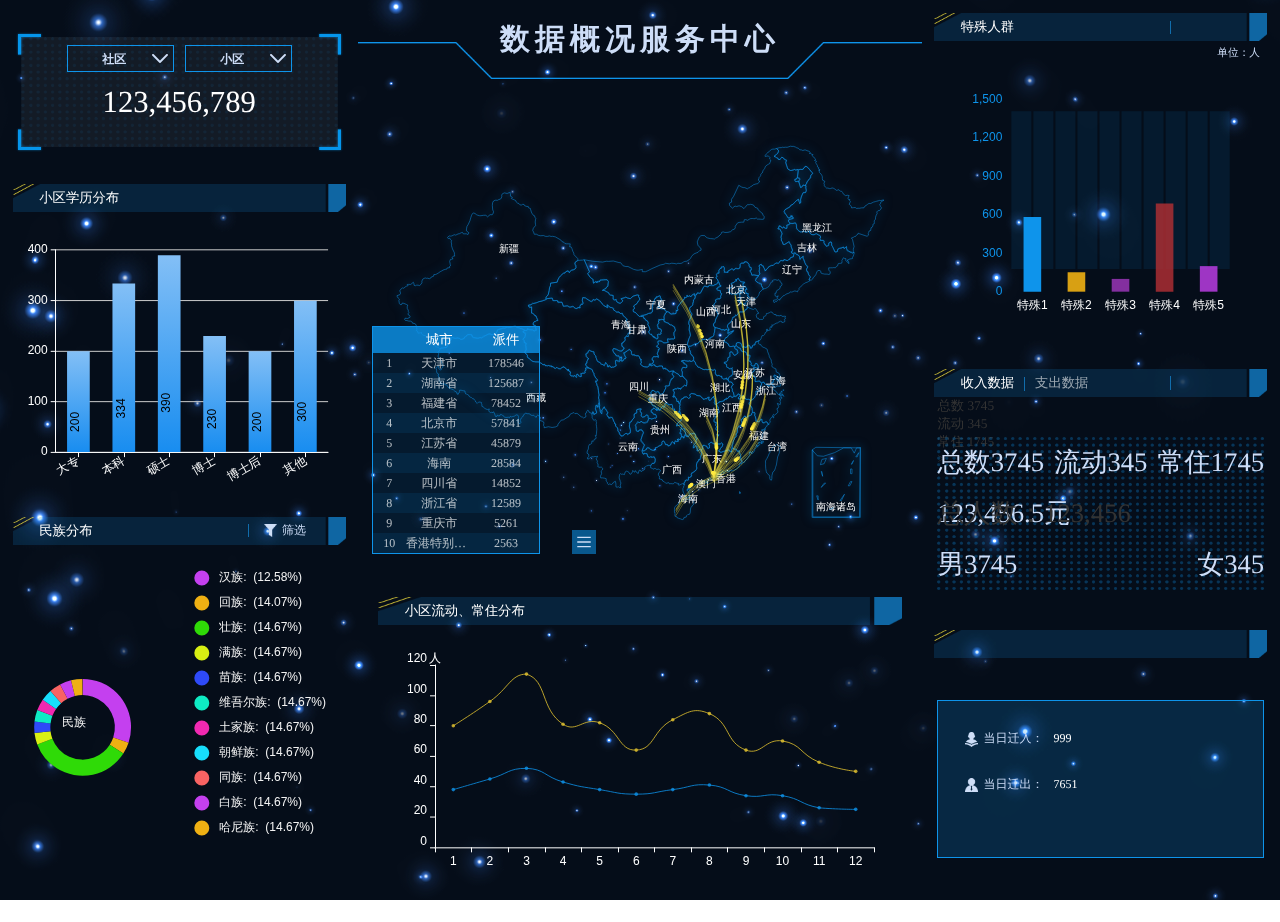
==== commit 9723d5e3: "update" ====
--- a/news/index.html
+++ b/news/index.html
@@ -16,70 +16,55 @@
 
 <body style="visibility: hidden;">
     <div class="header" id="demo">
-      <!-- <div class="canvaszz"> </div> -->
       <canvas id="canvas"></canvas> 
     </div>
     <div class="container-flex" tabindex="0" hidefocus="true">
         <div class="box-left">
             <div class="left-top">
                 <div class="current-num">
-                    <div>当前到件量</div>
+                    <div>
+                        <div class="select" tabindex="0" hidefocus="true">
+                                <div class="select-div">
+                                    社区
+                                </div>
+                                <ul class="select-ul company" style="display: none;">
+                                    <li class="active" data-value="">公司</li>
+                                    <li data-value="1">顺丰</li>
+                                    <li data-value="2">京东</li>
+                                    <li data-value="2">EMS</li>
+                                </ul>
+                            </div>
+                            <div class="select" tabindex="0" hidefocus="true">
+                                <div class="select-div">
+                                    小区
+                                </div>
+                                <ul class="select-ul company" style="display: none;">
+                                    <li class="active" data-value="">公司</li>
+                                    <li data-value="1">顺丰</li>
+                                    <li data-value="2">京东</li>
+                                    <li data-value="2">EMS</li>
+                                </ul>
+                            </div>
+                    </div>
                     <p>123,456,789</p>
                 </div>
             </div>
             <div class="left-center">
                 <div class="title-box">
-                    <h6>派件入库量占比</h6>
-                </div>
-                <div class="chart-box pie-chart">
-                    <div id="pie"></div>
-                    <div>
-                        <div class="pie-data">
-
-                        </div>
-                    </div>
+                    <h6>小区学历分布</h6>
+                </div>
+                <div class="chart-box" id="chart_1">
+                    <div></div>
                 </div>
             </div>
             <div class="left-bottom" class="select">
                 <div class="title-box">
-                    <h6>广东省寄派件数据</h6>
+                    <h6>民族分布</h6>
                     <img class="line-img" src="images/line-blue.png" alt="">
                     <button id="filBtn"><img src="images/select_icon.png" alt="">筛选</button>
                 </div>
-                <div class="chart-box">
-                    <div class="filter-con" id="filCon" data-type="1">
-                        <div class="select" tabindex="0" hidefocus="true">
-                            <div class="select-div">
-                                派件
-                            </div>
-                            <ul class="select-ul">
-                                <li class="active" data-value="1">派件</li>
-                                <li data-value="2">寄件</li>
-                            </ul>
-                        </div>
-                        <div class="select" tabindex="0" hidefocus="true">
-                            <div class="select-div">
-                                公司
-                            </div>
-                            <ul class="select-ul company">
-                                <li class="active" data-value="">公司</li>
-                                <li data-value="1">顺丰</li>
-                                <li data-value="2">京东</li>
-                                <li data-value="2">EMS</li>
-                            </ul>
-                        </div>
-                        <div class="select" tabindex="0" hidefocus="true">
-                            <div class="select-div">
-                                快件类型
-                            </div>
-                            <ul class="select-ul">
-                                <li class="active" data-value="">快件类型</li>
-                                <li data-value="0">文件</li>
-                                <li data-value="1">物品</li>
-                            </ul>
-                        </div>
-                    </div>
-                    <div id="gdMap" class="gd-map"></div>
+                <div class="chart-box" id="chart_2">
+                    
                 </div>
             </div>
         </div>
@@ -87,53 +72,8 @@
             <div class="center-top">
                 <h1>数据概况服务中心</h1>
             </div>
+            
             <div class="center-center">
-                <div class="weather-box">
-                    <div class="data">
-                        <p class="time" id="time">00:00:00</p>
-                        <p id="date"></p>
-                    </div>
-                    <div class="weather">
-                      
-                        <div id="weather">
-                            <p>北京市</p>
-                            <p>海淀区</p>
-                            <p>太平桥西里小区</p>
-                        </div>
-                    </div>
-                </div>
-                <img src="images/line_bg.png" alt="">
-                <div class="select-box">
-                    <ul id="barType">
-                        <li class="active" data-value="1">派件</li>
-                        <li data-value="2">寄件</li>
-                    </ul>
-                    <div data-type="2">
-                        <div class="select" tabindex="0" hidefocus="true">
-                            <div class="select-div">
-                                公司
-                            </div>
-                            <ul class="select-ul company">
-                                <li class="active" data-value="">公司</li>
-                                <li data-value="1">顺丰</li>
-                                <li data-value="2">京东</li>
-                                <li data-value="2">EMS</li>
-                            </ul>
-                        </div>
-                        <div class="select" tabindex="0" hidefocus="true">
-                            <div class="select-div">
-                                快件类型
-                            </div>
-                            <ul class="select-ul">
-                                <li class="active" data-value="">快件类型</li>
-                                <li data-value="0">文件</li>
-                                <li data-value="1">物品</li>
-                            </ul>
-                        </div>
-                    </div>
-                </div>
-            </div>
-            <div class="center-bottom">
                 <div class="chart-box">
                     <div id="chart4" style="width:100%;height:95%;"></div>
                 </div>
@@ -165,18 +105,25 @@
                     </div>
                 </div>
             </div>
-
+            <div class="center-bottom">
+                <div class="title-box">
+                    <h6>小区流动、常住分布</h6>
+                </div>
+                <div class="chart-box" id="chart_3">
+
+                </div>
+            </div>
         </div>
         <div class="box-right">
             <div class="right-top">
                 <div class="title-box">
-                    <h6 id="barTitle">派件数据</h6>
+                    <h6 id="barTitle">特殊人群</h6>
                     <img class="line-img" src="images/line-blue.png" alt="">
-                    <button data-state=1 id="tabBtn"><img src="images/chart_icon.png" alt=""><span>图表</span></button>
-                </div>
-                <p class="unit">单位：件</p>
+                    <!-- <button data-state=1 id="tabBtn"><img src="images/chart_icon.png" alt=""><span>图表</span></button> -->
+                </div>
+                <p class="unit">单位：人</p>
                 <div class="chart-box">
-                    <div id="chart3" style="width:100%;height:100%;"></div>
+                    <div id="chart_4" style="width:100%;height:100%;"></div>
                 </div>
                 <div class="data-box" style="display:none;">
                     <table class="table1">
@@ -248,30 +195,62 @@
                 <div class="title-box">
                     <p id="switchBtn"><span class="active" data-dataType="income">收入数据</span><img class="line-img" src="images/line-blue.png" alt=""><span data-dataType="expend">支出数据</span></p>
                     <img class="line-img" src="images/line-blue.png" alt="">
-                    <button id="dateBtn"><img src="images/data_icon.png" alt="">日期</button>
+                    <!-- <button id="dateBtn"><img src="images/data_icon.png" alt="">日期</button> -->
                 </div>
                 <div class="data-box">
                     <p class="data-number" id="totalProfit">123,456.5元</p>
-                    <div class="time-box" id="timeBox">
-                        <div class="time-div">
-                            <input class="time-input" type="text" value="" id="startTime">
-                            <img src="images/selsct_time.png" alt="">
+                    <div class="bottom-p">
+                            <p>
+                                    <span>总数</span>
+                                    <span>3745</span>
+                                </p>
+                                <p>
+                                    <span>流动</span>
+                                    <span>345</span>
+                                </p>
+                                <p>
+                                    <span>常住</span>
+                                    <span>1745</span>
+                                </p>
+                    </div>>
+                    <div class="data-number" id="totalProfit">
+                        <div class="data-number-top">
+                            <p>
+                                <span>总数</span>
+                                <span>3745</span>
+                            </p>
+                            <p>
+                                <span>流动</span>
+                                <span>345</span>
+                            </p>
+                            <p>
+                                <span>常住</span>
+                                <span>1745</span>
+                            </p>
                         </div>
-                        <div class="time-div end">
-                            <input class="time-input" type="text" value="" id="endTime">
-                            <img src="images/selsct_time.png" alt="">
+                        <div class="data-number-center">总人数：123,456</div>
+                        <div class="data-number-bottom">
+                            <p>
+                                <span>男</span>
+                                <span>3745</span>
+                            </p>
+                            <p>
+                                <span>女</span>
+                                <span>345</span>
+                            </p>
                         </div>
                     </div>
+                    
                 </div>
             </div>
             <div class="right-bottom">
                 <div class="title-box">
-                    <button id="setBtn"><img src="images/settings_icon.png" alt="">设置</button>
+                    <!-- <button id="setBtn"><img src="images/settings_icon.png" alt="">设置</button> -->
                 </div>
                 <div class="data-box">
                     <div class="settings-box">
-                        <p><img src="images/teacher_icon.png" alt="">今日值班：<span id="name_a"></span><span id="date_a"></span></p>
-                        <p><img src="images/people_iocn.png" alt="">负责人：<span id="lea_a"></span></p>
+                        <p><img src="images/teacher_icon.png" alt="">当日迁入：<span id="name_a">999</span><span id="date_a"></span></p>
+                        <p><img src="images/people_iocn.png" alt="">当日迁出：<span id="lea_a">7651</span></p>
                     </div>
                 </div>
             </div>
@@ -611,7 +590,9 @@
 <script type="text/javascript" src="js/echarts.min.js"></script>
 <script type="text/javascript" src="js/china.js"></script>
 <script type="text/javascript" src="js/data/guangdong.js"></script>
-<script type="text/javascript" src="js/base.js"></script>
+<script type="text/javascript" src="js/page.js"></script>
+<!-- <script type="text/javascript" src="js/base.js"></script> -->
+
 <script type="text/javascript">
     $('document').ready(function () {
         $("body").css('visibility', 'visible');
--- a/news/css/style.css
+++ b/news/css/style.css
@@ -154,12 +154,12 @@
     line-height: 0.4rem;
     border: 1px solid #0E94EA;
     background: url(../images/arrow.png) 95% center no-repeat;
-    padding-left: 10px;
     cursor: default;
     position: absolute;
     top: 0;
     left: 0;
     color: #cdddf7;
+    padding-right: 12px;
 }
 
 .select-ul {
@@ -253,12 +253,17 @@
     background-size: 100% 100%;
 }
 
+.left-top>.current-num .select {
+    display: inline-block;
+    margin: 0.2rem 4px 0;
+}
+
 .current-num>div {
     width: 100%;
     height: 0.8rem;
     line-height: 0.8rem;
     text-align: center;
-    background: url(../images/title_bg01.png) center center no-repeat;
+    /* background: url(../images/title_bg01.png) center center no-repeat; */
     font-size: 0.2rem;
     color: #0e94ea;
     background-size: 1.8rem 0.25rem;
@@ -387,6 +392,7 @@
     display: flex;
     justify-content: center;
     align-items: center;
+    background-size: 100%;
 }
 
 .center-top>h1 {
@@ -398,11 +404,12 @@
 
 .center-center {
     width: 100%;
-    height: 15.3%;
+    height: 55%;
     display: flex;
     flex-flow: row nowrap;
     justify-content: center;
     align-items: center;
+    position: relative;
 }
 
 .weather-box {
@@ -524,19 +531,14 @@
     justify-content: space-between;
 }
 
-.center-center>img {
-    width: 0.13rem;
-    height: 1.1rem;
-    margin: 0 0.2rem;
-}
-
 .center-bottom {
     width: 100%;
-    height: 75.9%;
+    height: 31.2%;
     position: relative;
-}
-
-.center-bottom>.city-data {
+    margin-top: 4%;
+}
+
+.center-center>.city-data {
     width: 8.05rem;
     height: 100%;
     margin: auto;
@@ -758,6 +760,8 @@
     width: 100%;
     height: 29%;
     position: relative;
+    font-size: 0.2rem;
+    color: #cdddf7;
 }
 
 .time-box {
@@ -821,6 +825,26 @@
     font-size: 0.4rem;
     line-height: 2.3rem;
     text-align: center;
+    display: flex;
+    flex-wrap: wrap;
+    justify-content: space-between;
+    align-items: center;
+}
+
+.data-box>.data-number>div {
+    width: 100%;
+    height: 33.33%;
+    display: inline-flex;
+    justify-content: space-between;
+    align-items: center;
+}
+
+
+.data-box>.data-number p {
+    display: inline-flex;
+    color: #cdddf7;
+    font-size: 0.4rem;
+    line-height: 2.3rem;
 }
 
 .right-bottom {
@@ -978,7 +1002,7 @@
 }
 
 .title-box {
-    width: 4.9rem;
+    width: 93%;
     height: 0.42rem;
     background: url(../images/box_title.png) top left no-repeat;
     background-size: 100% 100%;
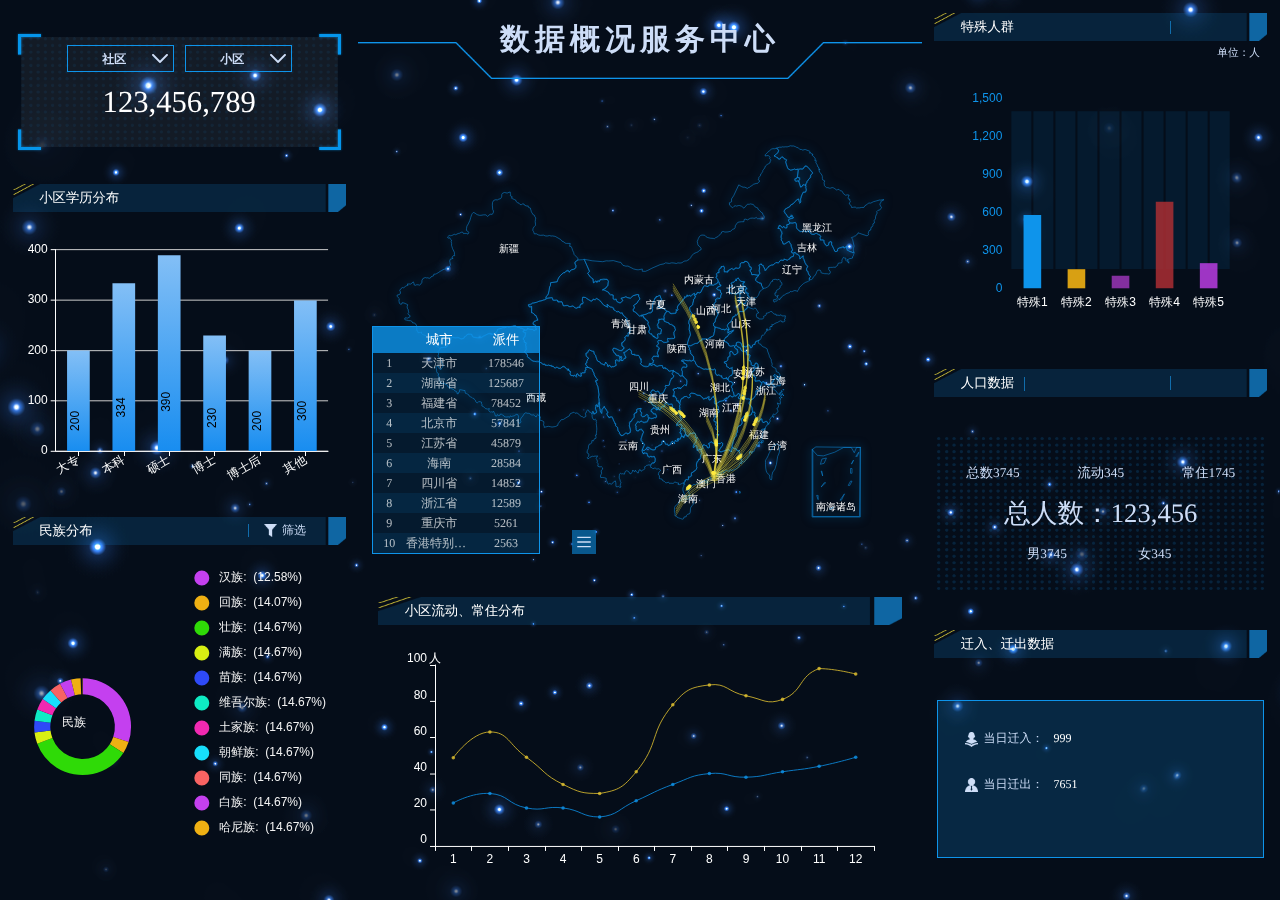
==== commit 3a3d04b6: "update" ====
--- a/news/index.html
+++ b/news/index.html
@@ -193,27 +193,12 @@
             </div>
             <div class="right-center">
                 <div class="title-box">
-                    <p id="switchBtn"><span class="active" data-dataType="income">收入数据</span><img class="line-img" src="images/line-blue.png" alt=""><span data-dataType="expend">支出数据</span></p>
+                    <p id="switchBtn"><span class="active" data-dataType="income">人口数据</span><img class="line-img" src="images/line-blue.png" alt=""><span data-dataType="expend"></span></p>
                     <img class="line-img" src="images/line-blue.png" alt="">
                     <!-- <button id="dateBtn"><img src="images/data_icon.png" alt="">日期</button> -->
                 </div>
                 <div class="data-box">
-                    <p class="data-number" id="totalProfit">123,456.5元</p>
-                    <div class="bottom-p">
-                            <p>
-                                    <span>总数</span>
-                                    <span>3745</span>
-                                </p>
-                                <p>
-                                    <span>流动</span>
-                                    <span>345</span>
-                                </p>
-                                <p>
-                                    <span>常住</span>
-                                    <span>1745</span>
-                                </p>
-                    </div>>
-                    <div class="data-number" id="totalProfit">
+                    <div class="data-number">
                         <div class="data-number-top">
                             <p>
                                 <span>总数</span>
@@ -245,6 +230,7 @@
             </div>
             <div class="right-bottom">
                 <div class="title-box">
+                        <h6>迁入、迁出数据</h6>
                     <!-- <button id="setBtn"><img src="images/settings_icon.png" alt="">设置</button> -->
                 </div>
                 <div class="data-box">
@@ -256,333 +242,7 @@
             </div>
         </div>
     </div>
-    <div class="container">
-        <div class="pop-up">
-            <span class="close-pop"></span>
-            <h2 class="title">当前到件量</h2>
-            <div class="pop-data-box">
-                <p>123,456,789</p>
-            </div>
-        </div>
-
-        <div class="pop-up">
-            <span class="close-pop"></span>
-            <h2 class="title">派件入库量占比</h2>
-            <div class="chart-box pie-chart">
-                <div id="pie1"></div>
-                <div>
-                    <div class="pie-data">
-                    </div>
-                </div>
-            </div>
-        </div>
-
-        <div class="pop-up">
-            <span class="close-pop"></span>
-            <h2 class="title">广东省寄派件数据 </h2>
-            <div class="filter-con pop-filter" style="display:flex" data-type="3">
-                <div class="select" tabindex="0" hidefocus="true">
-                    <div class="select-div">
-                        派件
-                    </div>
-                    <ul class="select-ul">
-                        <li class="active" data-value="1">派件</li>
-                        <li data-value="2">寄件</li>
-                    </ul>
-                </div>
-                <div class="select" tabindex="0" hidefocus="true">
-                    <div class="select-div">
-                        公司
-                    </div>
-                    <ul class="select-ul company">
-                        <li class="active" data-value="">公司</li>
-                        <li data-value="1">顺丰</li>
-                        <li data-value="2">京东</li>
-                        <li data-value="2">EMS</li>
-                    </ul>
-                </div>
-                <div class="select" tabindex="0" hidefocus="true">
-                    <div class="select-div">
-                        快件类型
-                    </div>
-                    <ul class="select-ul">
-                        <li class="active" data-value="">快件类型</li>
-                        <li data-value="0">文件</li>
-                        <li data-value="1">物品</li>
-                    </ul>
-                </div>
-            </div>
-            <div class="chart-box pop-chart">
-                <div id="gdMaps" class="gd-map"></div>
-            </div>
-        </div>
-
-        <div class="pop-up">
-            <span class="close-pop"></span>
-            <div class="filter-con pop-filters" style="display:flex" data-type="4">
-                <div class="select-pop" tabindex="0" hidefocus="true">
-                    <ul id="barTypes">
-                        <li class="active" data-value="1">派件</li>
-                        <li data-value="2">寄件</li>
-                    </ul>
-                </div>
-                <div class="select" tabindex="0" hidefocus="true">
-                    <div class="select-div">
-                        公司
-                    </div>
-                    <ul class="select-ul company">
-                        <li class="active" data-value="">公司</li>
-                        <li data-value="1">顺丰</li>
-                        <li data-value="2">京东</li>
-                        <li data-value="2">EMS</li>
-                    </ul>
-                </div>
-                <div class="select" tabindex="0" hidefocus="true">
-                    <div class="select-div">
-                        快件类型
-                    </div>
-                    <ul class="select-ul">
-                        <li class="active" data-value="">快件类型</li>
-                        <li data-value="0">文件</li>
-                        <li data-value="1">物品</li>
-                    </ul>
-                </div>
-            </div>
-            <div class="cont-div">
-                <div class="chart-box pop-charts">
-                    <div id="chart4s" style="width:100%;height:95%;"></div>
-                </div>
-            </div>
-            <div class="cont-div">
-                <h2 class="title" id="barTitles">派件数据</h2>
-                <button class="btn-class" data-state=1 id="tabBtns"><img src="images/chart_icon.png" alt=""><span>图表</span></button>
-                <div class="chart-box pop-chart">
-                    <div id="chart3s" style="width:100%;height:90%;"></div>
-                </div>
-                <div class="data-box" style="top:25%;width:8.6rem;display:none;">
-                    <table class="table2">
-                        <tr>
-                            <td>入库件</td>
-                            <td colspan="3" class="table-data dph-data1">0</td>
-                        </tr>
-                        <tr class="bg-color">
-                            <td rowspan="2">在库件</td>
-                            <td rowspan="2" class="table-data dph-data2">0</td>
-                            <td>正常件</td>
-                            <td class="table-data dph-data3">0</td>
-                        </tr>
-                        <tr class="bg-color">
-                            <td>滞留件</td>
-                            <td class="table-data dph-data5">0</td>
-                        </tr>
-                        <tr>
-                            <td rowspan="2">出库件</td>
-                            <td rowspan="2" class="dph-data6">0</td>
-                            <td>派送件</td>
-                            <td class="table-data dph-data7">0</td>
-                        </tr>
-                        <tr>
-                            <td>自提件</td>
-                            <td class="table-data dph-data8">0</td>
-                        </tr>
-                        <tr class="bg-color">
-                            <td>退签件</td>
-                            <td colspan="3" class="table-data dph-data9">0</td>
-                        </tr>
-                        <tr>
-                            <td>丢失件</td>
-                            <td colspan="3" class="table-data dph-data4">0</td>
-                        </tr>
-                    </table>
-                    <table class="table2" style="display:none;">
-                        <tr>
-                            <td>入库件</td>
-                            <td colspan="3" class="table-data mail-data1">0</td>
-                        </tr>
-                        <tr class="bg-color">
-                            <td rowspan="2">在库件</td>
-                            <td rowspan="2" class="table-data mail-data2">0</td>
-                            <td>正常件</td>
-                            <td class="table-data mail-data7">0</td>
-                        </tr>
-                        <tr class="bg-color">
-                            <td>滞留件</td>
-                            <td class="table-data mail-data4">0</td>
-                        </tr>
-
-                        <tr>
-                            <td>出库件</td>
-                            <td colspan="3" class="mail-data6">0</td>
-                        </tr>
-                        <tr class="bg-color">
-                            <td>丢失件</td>
-                            <td colspan="3" class="mail-data3">0</td>
-                        </tr>
-                        <tr>
-                            <td>撤销件</td>
-                            <td colspan="3" class="table-data mail-data5">0</td>
-                        </tr>
-                    </table>
-                </div>
-            </div>
-            <div class="cont-div">
-                <h2 class="title" id="titles"></h2>
-                <button class="btn-class" id="dateBtns"><img src="images/data_icon.png" alt="">日期</button>
-                <div class="data-box  pop-time">
-                    <div class="time-box" id="timeBoxs">
-                        <div class="time-div">
-                            <input class="time-input" type="text" value="" id="startTimes">
-                            <img src="images/selsct_time.png" alt="">
-                        </div>
-                        <div class="time-div end">
-                            <input class="time-input" type="text" value="" id="endTimes">
-                            <img src="images/selsct_time.png" alt="">
-                        </div>
-                    </div>
-                </div>
-                <div class="pop-data-box" id="totalProfits">
-                    <p></p>
-                </div>
-            </div>
-            <div class="pop-data">
-                <div class="city-data">
-                    <div class="city-box">
-                        <p id="titleQs"><span>全网</span>到珠海</p>
-                        <ul class="city-btn" data-city="2">
-                            <li class="active">全网</li>
-                            <li>ABCDE</li>
-                            <li>FGHIJ</li>
-                            <li>KLMNO</li>
-                            <li>PQRST</li>
-                            <li>UVWXYZ</li>
-                        </ul>
-                        <ul class="city-div" id="citys">
-
-                        </ul>
-                    </div>
-                    <ul class="ranking-box">
-                        <li><span></span>
-                            <p>城市</p>
-                            <p>派件</p>
-                        </li>
-                        <!--                        <li><span>1</span><p>上海</p><p>1sss25(万件)</p></li>-->
-                    </ul>
-
-                </div>
-            </div>
-        </div>
-        <div class="pop-up">
-            <span class="close-pop"></span>
-            <h2 class="title">设置</h2>
-            <div class="set-div">
-                <div class="set-box">
-                    <label class="four-f" for="">排班日期</label>
-                    <div class="time-div">
-                        <input class="time-input" type="text" value="" id="times">
-                        <img src="images/selsct_time.png" alt="">
-                    </div>
-                </div>
-                <div class="set-box">
-                    <label for="">值班人</label>
-                    <input type="text" value="">
-                    <button class="plus" id="addT"></button>
-                    <button class="mineus" id="mineusT" style="display:none;"></button>
-                </div>
-                <div class="set-box">
-                    <label for="">负责人</label>
-                    <input type="text" value="">
-                    <button class="plus" id="addL"></button>
-                    <button class="mineus" id="mineusL" style="display:none;"></button>
-                    <button class="add-btn" id="addSet"><img src="images/plus.png" alt="">添加</button>
-                </div>
-                <table class="table3">
-                    <thead>
-                        <tr>
-                            <th>值班人</th>
-                            <th>排班日期</th>
-                            <th>负责人</th>
-                            <th>操作</th>
-                        </tr>
-                    </thead>
-                    <tbody id="tList">
-<!--
-                        <tr>
-                            <td colspan="4">
-                                <p style="width:9.6rem;">暂无数据</p>
-                            </td>
-                        </tr>
--->
-                   <tr>
-                       <td>1</td>
-                       <td>1</td>
-                       <td>1</td>
-                       <td>1</td>
-                   </tr>
-                   <tr>
-                       <td>1</td>
-                       <td>1</td>
-                       <td>1</td>
-                       <td>1</td>
-                   </tr>
-                   <tr>
-                       <td>1</td>
-                       <td>1</td>
-                       <td>1</td>
-                       <td>1</td>
-                   </tr>
-                   <tr>
-                       <td>1</td>
-                       <td>1</td>
-                       <td>1</td>
-                       <td>1</td>
-                   </tr>
-                   <tr>
-                       <td>1</td>
-                       <td>1</td>
-                       <td>1</td>
-                       <td>1</td>
-                   </tr>
-                   <tr>
-                       <td>1</td>
-                       <td>1</td>
-                       <td>1</td>
-                       <td>1</td>
-                   </tr>
-                   <tr>
-                       <td>1</td>
-                       <td>1</td>
-                       <td>1</td>
-                       <td>1</td>
-                   </tr>
-                    </tbody>
-                </table>
-                <div class="pages-div" class="mineus">
-                    <button class="prev"></button>
-                    <p id="page"><span>0</span>/<span>0</span></p>
-                    <button class="next"></button>
-                    <input type="number">
-                    <button class="skip">跳转</button>
-                </div>
-            </div>
-            <div class="tishi">日期已存在!</div>
-            <div class="edit-div" style="display:none;">
-                <h4>编辑</h4>
-                <span class="close-edit"></span>
-                <div class="set-box">
-                    <label for="">值班人</label>
-                    <input class="input-edit" id="editT" type="text" value="">
-                </div>
-                <div class="set-box">
-                    <label for="">负责人</label>
-                    <input class="input-edit" id="editL" type="text" value="">
-                </div>
-                <div class="set-box edit-box">
-                    <button id="qxEdit">取消</button>
-                    <button id="qdEdit">确定</button>
-                </div>
-            </div>
-        </div>
-    </div>
+    
 </body>
 <script type="text/javascript" src="js/jquery-3.3.1.min.js"></script>
 <script type="text/javascript" src="js/layer/layer.min.js"></script>
@@ -596,52 +256,6 @@
 <script type="text/javascript">
     $('document').ready(function () {
         $("body").css('visibility', 'visible');
-        var localData = [$('#teacher').val(), $('#start').val() + '/' + $('#end').val(), $('#leader').val()]
-        localStorage.setItem("data", localData);
-        $('#conBtn').on('click', function () {
-            localData = [$('#teacher').val(), $('#start').val() + '/' + $('#end').val(), $('#leader').val()]
-            if (typeof (Storage) !== "undefined") {
-                localStorage.setItem("data", localData);
-                var arr = localStorage.getItem("data").split(',');
-                $('#name_a').html(arr[0]);
-                $('#date_a').html(arr[1]);
-                $('#lea_a').html(arr[2]);
-            }
-        })
-        $('#fangda').on('click', function () {
-            if ($(this).siblings('ul').is(":hidden")) {
-                $(this).addClass('active').siblings('ul').show();
-            } else {
-                $(this).removeClass('active').siblings('ul').hide();
-            }
-        })
-
-        $('.modal-btn>li').on('click', function () {
-            var index = $(this).index();
-            if (index <= 2) {
-                $('.container').attr('style', 'visibility: visible').find('.pop-up').eq(index).attr('style', 'visibility: visible').siblings().attr('style', 'visibility: hidden');
-            } else if (index > 2 && index < 5) {
-                $('.container').attr('style', 'visibility: visible').find('.pop-up').eq(3).attr('style', 'visibility: visible').siblings().attr('style', 'visibility: hidden');
-                if (index != 3) {
-                    $('.pop-data .ranking-box').hide();
-                } else {
-                    $('.pop-data .ranking-box').show();
-                }
-                $('.cont-div').eq(index - 3).attr('style', 'visibility: visible').siblings('.cont-div').attr('style', 'visibility: hidden');
-            } else if (index == 5) {
-                $('.container').attr('style', 'visibility: visible').find('.pop-up').eq(3).attr('style', 'visibility: visible').siblings().attr('style', 'visibility: hidden');
-                $('.pop-data .ranking-box').hide();
-                if ($('#switchBtn').find('.active').data('datatype') == "income") {
-                    $('#titles').html('收入数据');
-                    $('#totalProfits').html('123,456.5元');
-                    $('.cont-div').eq(2).attr('style', 'visibility: visible').siblings('.cont-div').attr('style', 'visibility: hidden');
-                } else if ($('#switchBtn').find('.active').data('datatype') == 'expend') {
-                    $('#titles').html('支出数据');
-                    $('#totalProfits').html('32,111.4元');
-                    $('.cont-div').eq(2).attr('style', 'visibility: visible').siblings('div').attr('style', 'visibility: hidden');
-                }
-            }
-        })
     })
 
 //宇宙特效
--- a/news/css/style.css
+++ b/news/css/style.css
@@ -829,22 +829,28 @@
     flex-wrap: wrap;
     justify-content: space-between;
     align-items: center;
+    padding: 5% 0;
+    box-sizing: border-box;
 }
 
 .data-box>.data-number>div {
     width: 100%;
-    height: 33.33%;
+    height: 30%;
     display: inline-flex;
-    justify-content: space-between;
-    align-items: center;
+    justify-content: center;
+    align-items: center;
+    color: #cdddf7;
 }
 
 
 .data-box>.data-number p {
     display: inline-flex;
     color: #cdddf7;
-    font-size: 0.4rem;
-    line-height: 2.3rem;
+    font-size: 0.2rem;
+    line-height: 0.6rem;
+    height: 0.6rem;
+    width: 33%;
+    justify-content: center;
 }
 
 .right-bottom {
